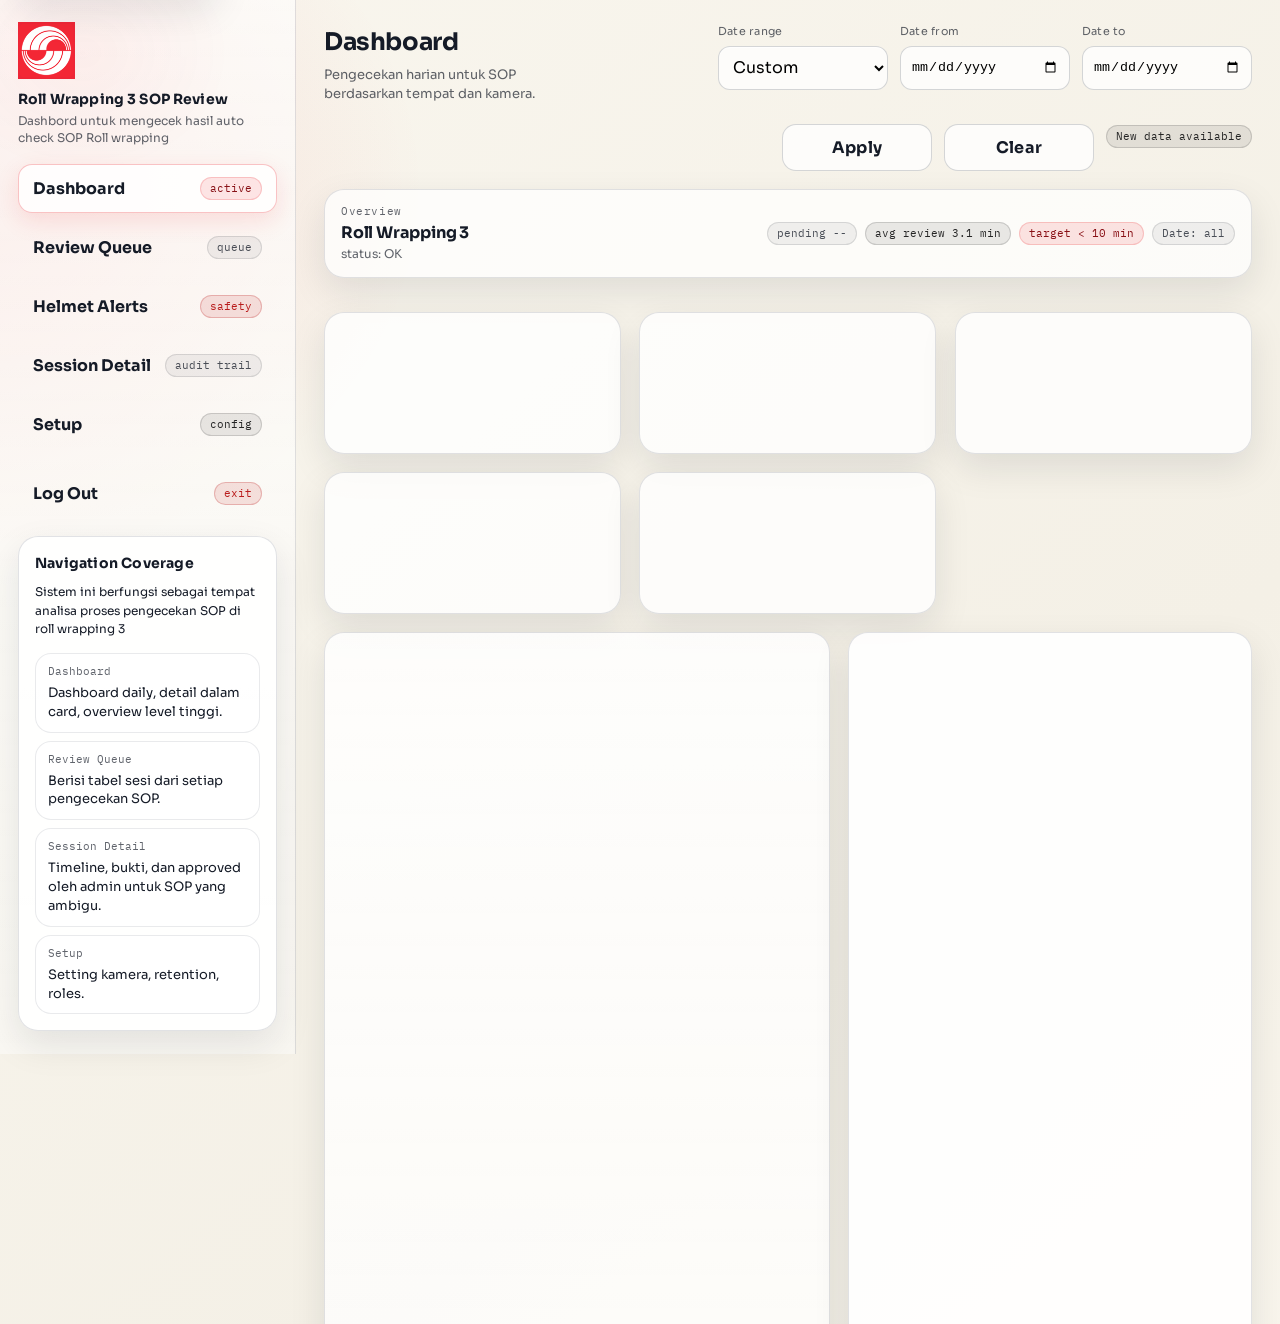
==== mockups/index.html @ d81158b2 "feat: complete helmet alert review flow Add independent alert indexing, API review storage, uploader" ====
<!DOCTYPE html>
<html lang="en">
  <head>
    <meta charset="UTF-8" />
    <meta name="viewport" content="width=device-width, initial-scale=1.0" />
    <title>Roll Wrapping SOP | Dashboard Mockup</title>
    <link rel="preload" as="image" href="assets/images.png" />
    <link rel="preconnect" href="https://fonts.googleapis.com" />
    <link rel="preconnect" href="https://fonts.gstatic.com" crossorigin />
    <link rel="stylesheet" href="css/site.css" />
    <link rel="icon" type="image/png" href="assets/images.png" />
  </head>
  <body class="page-dashboard is-hydrating">
    <a class="skip-link" href="#main-content">Skip to Main Content</a>
    <div class="grain" aria-hidden="true"></div>
    <div class="app">
      <aside class="sidebar">
        <div class="sidebar-brand">
          <div class="brand-visual">
            <img class="brand-logo" src="assets/images.png" alt="" aria-hidden="true" width="406" height="124" fetchpriority="high" />
          </div>
          <div>
            <h1>Roll Wrapping 3 SOP Review</h1>
            <p class="sub">Dashbord untuk mengecek hasil auto check SOP Roll wrapping</p>
          </div>
        </div>

        <nav class="nav" aria-label="Primary">
          <a class="active" href="index.html" aria-current="page">
            <strong>Dashboard</strong>
            <span class="pill brand">active</span>
          </a>
          <a href="review-queue.html">
            <strong>Review Queue</strong>
            <span class="pill">queue</span>
          </a>
          <a href="helmet-alerts.html">
            <strong>Helmet Alerts</strong>
            <span class="pill no">safety</span>
          </a>
          <a href="session-detail.html">
            <strong>Session Detail</strong>
            <span class="pill">audit trail</span>
          </a>
          <a href="setup.html">
            <strong>Setup</strong>
            <span class="pill ink">config</span>
          </a>
          <a class="nav-logout" href="login.html">
            <strong>Log Out</strong>
            <span class="pill no">exit</span>
          </a>
        </nav>

        <section class="panel sidebar-note">
          <h3>Navigation Coverage</h3>
          <p class="sidebar-note-copy">
            Sistem ini berfungsi sebagai tempat analisa proses pengecekan SOP di roll wrapping 3
          </p>
          <div class="timeline compact">
            <div class="tl-item">
              <span class="t">Dashboard</span>
              <span class="d">Dashboard daily, detail dalam card, overview level tinggi.</span>
            </div>
            <div class="tl-item">
              <span class="t">Review Queue</span>
              <span class="d">Berisi tabel sesi dari setiap pengecekan SOP.</span>
            </div>
            <div class="tl-item">
              <span class="t">Session Detail</span>
              <span class="d">Timeline, bukti, dan approved oleh admin untuk SOP yang ambigu.</span>
            </div>
            <div class="tl-item">
              <span class="t">Setup</span>
              <span class="d">Setting kamera, retention, roles.</span>
            </div>
          </div>
        </section>
      </aside>

      <main class="content" id="main-content">
        <header class="topbar">
          <div class="title">
            <h2>Dashboard</h2>
            <p>Pengecekan harian untuk SOP berdasarkan tempat dan kamera.</p>
          </div>

          <div class="filters" aria-label="Filters">
            <div class="field">
              <label for="range">Date range</label>
              <select id="range" name="range">
                <option value="CUSTOM">Custom</option>
                <option value="TODAY">Today</option>
                <option value="LAST_7_DAYS">Last 7 days</option>
                <option value="LAST_30_DAYS">Last 30 days</option>
              </select>
            </div>
            <div class="field">
              <label for="date-from">Date from</label>
              <input id="date-from" name="date-from" type="date" />
            </div>
            <div class="field">
              <label for="date-to">Date to</label>
              <input id="date-to" name="date-to" type="date" />
            </div>
            <div class="field">
              <label>&nbsp;</label>
              <button class="btn" id="date-apply" type="button">Apply</button>
            </div>
            <div class="field">
              <label>&nbsp;</label>
              <button class="btn" id="date-clear" type="button">Clear</button>
            </div>
            <button class="pill ink" id="stale-pill-dashboard" type="button" hidden>New data available</button>
          </div>
        </header>

        <section class="mode-banner">
          <div class="mode-copy">
            <span class="mode-eyebrow">Overview</span>
            <span class="mode-title">Roll Wrapping 3</span>
            <span class="mode-desc">
              status: OK
            </span>
          </div>
          <div class="mode-tags">
            <span class="pill" id="banner-pending-pill">pending --</span>
            <span class="pill ink">avg review 3.1 min</span>
            <span class="pill brand">target &lt; 10 min</span>
            <span class="pill" id="dashboard-active-date-slice">date: all</span>
          </div>
        </section>

        <section class="kpis">
          <article class="card">
            <div class="pad">
              <div class="kpi-top">
                <span class="kpi-label">Sesi yang dideteksi</span>
                <span class="kpi-accent ink">S</span>
              </div>
              <div class="kpi-value" id="kpi-total-sessions">--</div>
              <div class="kpi-hint" id="kpi-total-hint">Memuat statistik…</div>
            </div>
          </article>
          <article class="card">
            <div class="pad">
              <div class="kpi-top">
                <span class="kpi-label">Review pending</span>
                <span class="kpi-accent brand">Q</span>
              </div>
              <div class="kpi-value" id="kpi-pending">--</div>
              <div class="kpi-hint" id="kpi-pending-hint">Memuat statistik…</div>
            </div>
          </article>
          <article class="card">
            <div class="pad">
              <div class="kpi-top">
	                <span class="kpi-label">Final SOP DONE</span>
                <span class="kpi-accent yes">Y</span>
              </div>
              <div class="kpi-value" id="kpi-helmet-checked">--</div>
              <div class="kpi-hint" id="kpi-helmet-checked-hint">Memuat statistik…</div>
            </div>
          </article>
          <article class="card">
            <div class="pad">
              <div class="kpi-top">
	                <span class="kpi-label">Final SOP <br> UNKNOWN</span>
                <span class="kpi-accent dir-b">U</span>
              </div>
              <div class="kpi-value" id="kpi-unknown-rate">--</div>
              <div class="kpi-hint" id="kpi-unknown-rate-hint">Memuat statistik…</div>
            </div>
          </article>
          <article class="card">
            <div class="pad">
              <div class="kpi-top">
                <span class="kpi-label">Pengecekan manual</span>
                <span class="kpi-accent no">M</span>
              </div>
              <div class="kpi-value" id="kpi-manual-review">--</div>
              <div class="kpi-hint" id="kpi-manual-review-hint">Memuat statistik…</div>
            </div>
          </article>
        </section>

        <section class="row2">
          <article class="dashboard-trend">
            <div class="pad">
              <div class="btn-row">
                <span class="pill dir-a">DONE</span>
                <span class="pill dir-b">UNKNOWN</span>
                <span class="pill no">NOT DONE</span>
              </div>
              <div class="trend-context">
                <p class="trend-meaning">
                  <b>Trend line Auto Check SOP sesuai</b> range date yang dipilih
                </p>
                <p class="caption" id="trend-active-slice">Date: all</p>
                <div class="trend-meta-pills">
                  <span class="trend-key"><span class="trend-key-line dir-a"></span>DONE</span>
                  <span class="trend-key"><span class="trend-key-line dir-b"></span>UNKNOWN</span>
                  <span class="trend-key"><span class="trend-key-line no"></span>NOT DONE</span>
                </div>
              </div>
              <div class="trend-chart-wrap">
                <svg class="trend-svg" viewBox="0 0 760 190" role="img" aria-label="Session trend">
                  <line class="trend-grid-line" x1="52" y1="26" x2="720" y2="26"></line>
                  <line class="trend-grid-line" x1="52" y1="84" x2="720" y2="84"></line>
                  <line class="trend-grid-line" x1="52" y1="142" x2="720" y2="142"></line>
                  <text class="trend-grid-value" x="42" y="29">50</text>
                  <text class="trend-grid-value" x="42" y="87">30</text>
                  <text class="trend-grid-value" x="42" y="145">10</text>
                  <path class="trend-line dir-a" d="M60 138 C140 128, 180 114, 240 118 S360 102, 420 88 S560 64, 720 72"></path>
                  <path class="trend-line dir-b" d="M60 152 C130 149, 180 142, 240 138 S360 128, 420 132 S560 121, 720 126"></path>
                  <path class="trend-line no" d="M60 152 L720 152"></path>
                  <circle class="trend-focus-dot dir-a" cx="720" cy="72" r="4.5"></circle>
                  <circle class="trend-focus-dot dir-b" cx="720" cy="126" r="4.5"></circle>
                  <circle class="trend-focus-dot no" cx="720" cy="152" r="4.5"></circle>
                  <text class="trend-axis-label" x="100" y="176">06:00</text>
                  <text class="trend-axis-label" x="240" y="176">09:00</text>
                  <text class="trend-axis-label" x="380" y="176">12:00</text>
                  <text class="trend-axis-label" x="520" y="176">15:00</text>
                  <text class="trend-axis-label" x="660" y="176">18:00</text>
                </svg>
                <div class="trend-x-title" id="trend-x-title">Time (local)</div>
              </div>
              <div class="trend-value-strip">
                <span class="pill" id="trend-strip-done">selesai --</span>
                <span class="pill" id="trend-strip-unknown">tidak diketahui --</span>
                <span class="pill no" id="trend-strip-not-done">tidak selesai --</span>
              </div>
            </div>
          </article>

          <article class="panel">
            <h3>Antrian review</h3>
            <p class="caption">
              Hasil pengecekan otomatis beserta dengan penjelasannya
              
            </p>
            <div class="queue-status-grid compact-grid">
              <div class="queue-status-card">
                <div class="label">Perlu review manual</div>
                <div class="value" id="dashboard-compact-manual-needed">--</div>
              </div>
              <div class="queue-status-card yes">
                <div class="label">Diterima</div>
                <div class="value" id="dashboard-compact-approved">--</div>
              </div>
              <div class="queue-status-card no">
                <div class="label">Machine NO</div>
                <div class="value" id="dashboard-compact-machine-no">--</div>
              </div>
              <div class="queue-status-card">
                <div class="label">Menunggu review</div>
                <div class="value" id="dashboard-compact-pending">--</div>
              </div>
            </div>
            <div class="queue-next-strip">
              <div class="queue-next-copy">
                <span class="head">Sesi selanjutnya</span>
                <span class="body">Memuat sesi berikutnya…</span>
              </div>
              <a class="btn primary" href="review-queue.html">Buka Antrian</a>
            </div>
            <div class="timeline compact">
              <div class="tl-item">
                <span class="t">Path Bukti</span>
                <span class="d">Thumbnail + clip pengecekan SOP yang berlaku.</span>
              </div>
              <div class="tl-item">
                <span class="t">Workflow operator manual</span>
                <span class="d">Mengecek, komen, ubah jika perlu, kemudian lanjut ke sesi berikutnya.</span>
              </div>
            </div>
          </article>
        </section>

        <section class="panel">
          <div class="section-head">
            <div>
              <h3>Sesi terbaru</h3>
              <p class="caption">Hasil pengecekan terbaru berdasarkan pemrosesan di Jetson</p>
            </div>
            <span class="pill">sessions.csv + checklist.json</span>
          </div>
          <div class="table-scroll">
            <table class="table">
              <thead>
                <tr>
                  <th scope="col">Sesi</th>
                  <th scope="col">Mulai</th>
                  <th scope="col">Pengecekan SOP</th>
                  <th scope="col">Keadaan mesin</th>
                  <th scope="col">Remark</th>
                  <th scope="col">Action</th>
                </tr>
              </thead>
              <tbody id="dashboard-latest-sessions-body">
                <tr>
	                  <td colspan="6"><span class="pill pending">Memuat sesi…</span></td>
	                </tr>
	              </tbody>
            </table>
          </div>
        </section>
      </main>
    </div>
    <script src="js/site.js"></script>
  </body>
</html>
---- mockups/css/site.css ----
@import url("./foundation.css");
@import url("./portal-core.css");
@import url("./portal-pages.css");
@import url("./page-queue.css");
@import url("./page-detail.css");
@import url("./portal-states.css");
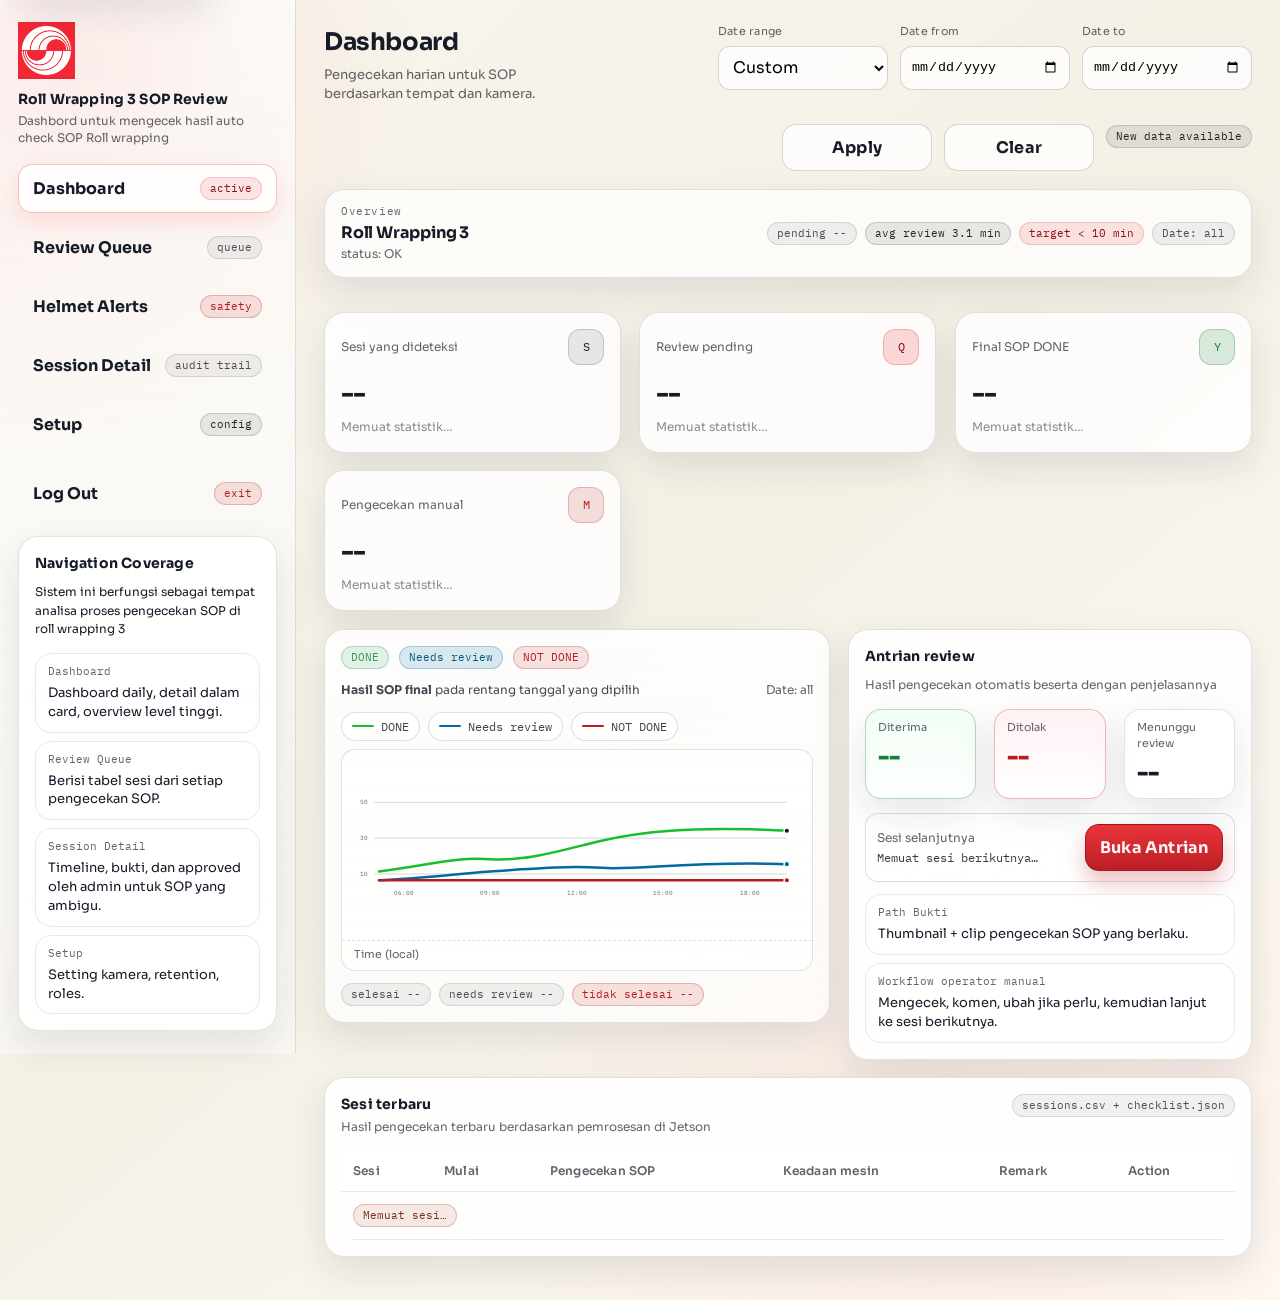
==== commit d45e3287: "feat(dashboard): update KPI display and remove unknown metrics for clarity - Remove any mention of "" ====
--- a/mockups/index.html
+++ b/mockups/index.html
@@ -165,16 +165,6 @@
           <article class="card">
             <div class="pad">
               <div class="kpi-top">
-	                <span class="kpi-label">Final SOP <br> UNKNOWN</span>
-                <span class="kpi-accent dir-b">U</span>
-              </div>
-              <div class="kpi-value" id="kpi-unknown-rate">--</div>
-              <div class="kpi-hint" id="kpi-unknown-rate-hint">Memuat statistik…</div>
-            </div>
-          </article>
-          <article class="card">
-            <div class="pad">
-              <div class="kpi-top">
                 <span class="kpi-label">Pengecekan manual</span>
                 <span class="kpi-accent no">M</span>
               </div>
@@ -189,17 +179,17 @@
             <div class="pad">
               <div class="btn-row">
                 <span class="pill dir-a">DONE</span>
-                <span class="pill dir-b">UNKNOWN</span>
+                <span class="pill dir-b">Needs review</span>
                 <span class="pill no">NOT DONE</span>
               </div>
               <div class="trend-context">
                 <p class="trend-meaning">
-                  <b>Trend line Auto Check SOP sesuai</b> range date yang dipilih
+                  <b>Hasil SOP final</b> pada rentang tanggal yang dipilih
                 </p>
                 <p class="caption" id="trend-active-slice">Date: all</p>
                 <div class="trend-meta-pills">
                   <span class="trend-key"><span class="trend-key-line dir-a"></span>DONE</span>
-                  <span class="trend-key"><span class="trend-key-line dir-b"></span>UNKNOWN</span>
+                  <span class="trend-key"><span class="trend-key-line dir-b"></span>Needs review</span>
                   <span class="trend-key"><span class="trend-key-line no"></span>NOT DONE</span>
                 </div>
               </div>
@@ -227,7 +217,7 @@
               </div>
               <div class="trend-value-strip">
                 <span class="pill" id="trend-strip-done">selesai --</span>
-                <span class="pill" id="trend-strip-unknown">tidak diketahui --</span>
+                <span class="pill" id="trend-strip-unknown">needs review --</span>
                 <span class="pill no" id="trend-strip-not-done">tidak selesai --</span>
               </div>
             </div>
@@ -240,17 +230,13 @@
               
             </p>
             <div class="queue-status-grid compact-grid">
-              <div class="queue-status-card">
-                <div class="label">Perlu review manual</div>
-                <div class="value" id="dashboard-compact-manual-needed">--</div>
-              </div>
               <div class="queue-status-card yes">
                 <div class="label">Diterima</div>
                 <div class="value" id="dashboard-compact-approved">--</div>
               </div>
               <div class="queue-status-card no">
-                <div class="label">Machine NO</div>
-                <div class="value" id="dashboard-compact-machine-no">--</div>
+                <div class="label">Ditolak</div>
+                <div class="value" id="dashboard-compact-rejected">--</div>
               </div>
               <div class="queue-status-card">
                 <div class="label">Menunggu review</div>
--- a/mockups/css/site.css
+++ b/mockups/css/site.css
@@ -4,3 +4,26 @@
 @import url("./page-queue.css");
 @import url("./page-detail.css");
 @import url("./portal-states.css");
+
+.page-helmet-alerts .alert-name {
+  font-family: var(--sans);
+  font-size: 12px;
+  font-weight: 700;
+  letter-spacing: -0.01em;
+}
+
+.page-helmet-alerts .alert-camera {
+  display: inline-block;
+  max-width: 18ch;
+  overflow: hidden;
+  text-overflow: ellipsis;
+  vertical-align: middle;
+  white-space: nowrap;
+}
+
+.page-helmet-alert-detail .alert-reference {
+  color: var(--muted);
+  font-family: var(--mono);
+  font-size: 11px;
+  letter-spacing: 0.06em;
+}
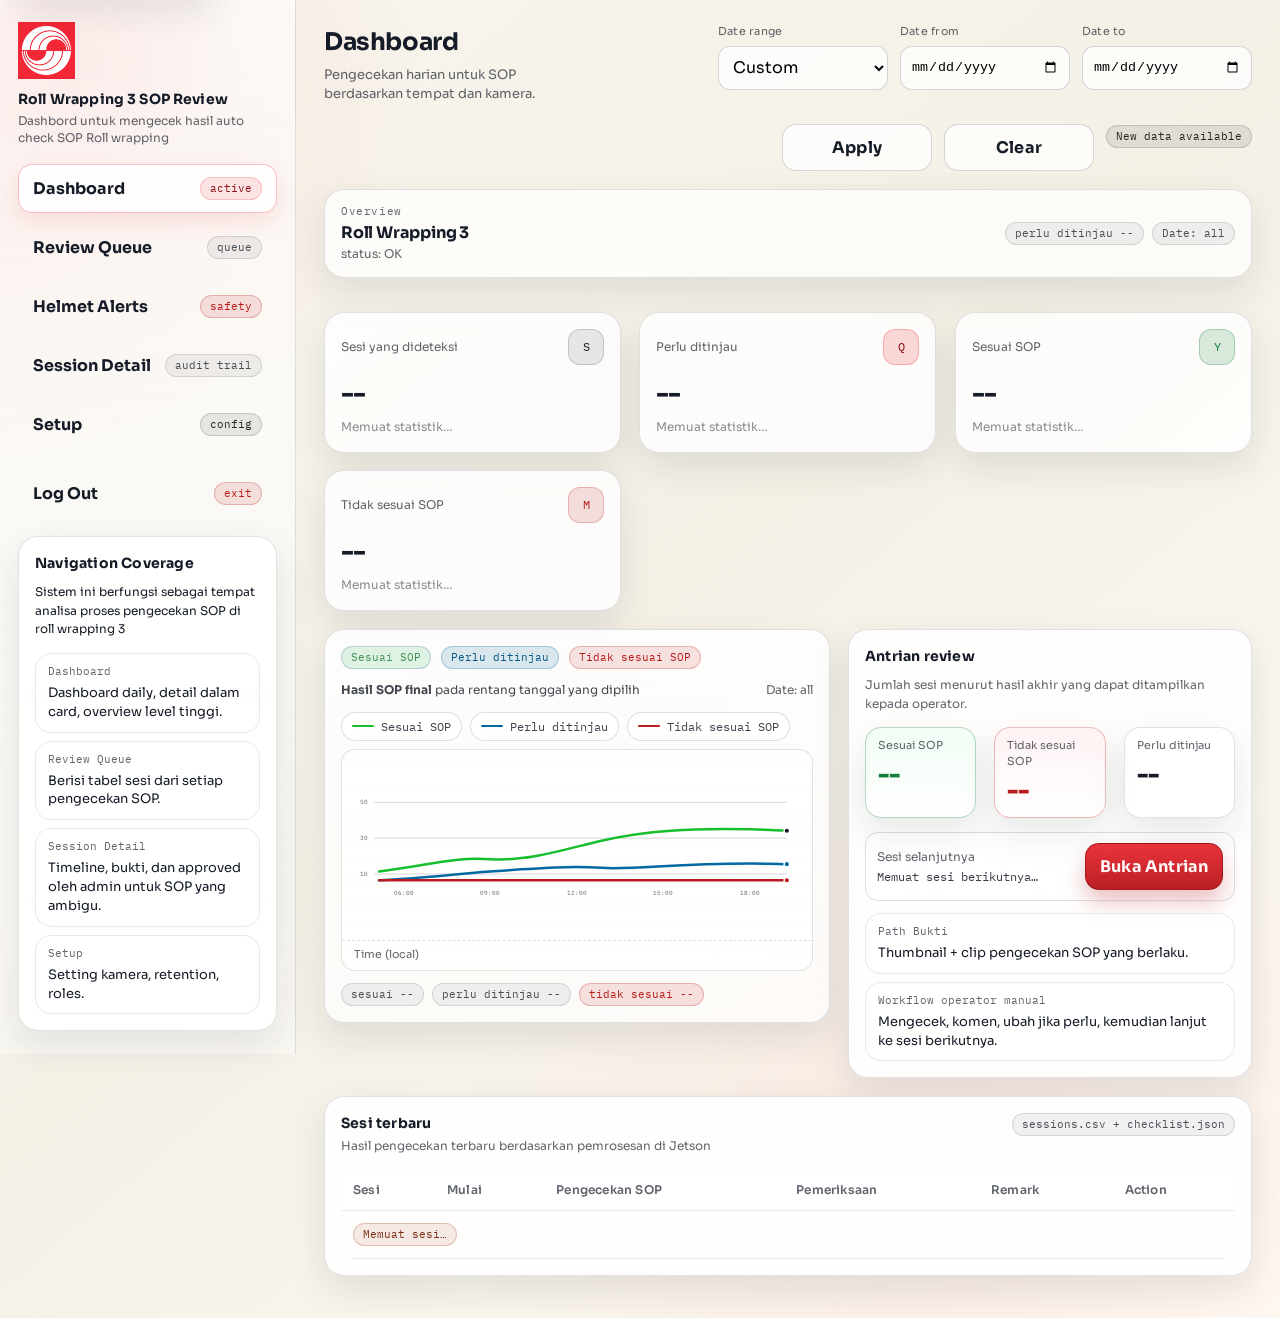
==== commit 08dfde9b: "Refactor review process and update UI for SOP verdicts - Updated CSS for detail decision grid to use" ====
--- a/mockups/index.html
+++ b/mockups/index.html
@@ -1,5 +1,5 @@
 <!DOCTYPE html>
-<html lang="en">
+    <html lang="id">
   <head>
     <meta charset="UTF-8" />
     <meta name="viewport" content="width=device-width, initial-scale=1.0" />
@@ -7,7 +7,7 @@
     <link rel="preload" as="image" href="assets/images.png" />
     <link rel="preconnect" href="https://fonts.googleapis.com" />
     <link rel="preconnect" href="https://fonts.gstatic.com" crossorigin />
-    <link rel="stylesheet" href="css/site.css" />
+    <link rel="stylesheet" href="css/site.css?v=20260929-sop-verdict" />
     <link rel="icon" type="image/png" href="assets/images.png" />
   </head>
   <body class="page-dashboard is-hydrating">
@@ -124,9 +124,7 @@
             </span>
           </div>
           <div class="mode-tags">
-            <span class="pill" id="banner-pending-pill">pending --</span>
-            <span class="pill ink">avg review 3.1 min</span>
-            <span class="pill brand">target &lt; 10 min</span>
+            <span class="pill" id="banner-pending-pill">perlu ditinjau --</span>
             <span class="pill" id="dashboard-active-date-slice">date: all</span>
           </div>
         </section>
@@ -145,7 +143,7 @@
           <article class="card">
             <div class="pad">
               <div class="kpi-top">
-                <span class="kpi-label">Review pending</span>
+                <span class="kpi-label">Perlu ditinjau</span>
                 <span class="kpi-accent brand">Q</span>
               </div>
               <div class="kpi-value" id="kpi-pending">--</div>
@@ -155,7 +153,7 @@
           <article class="card">
             <div class="pad">
               <div class="kpi-top">
-	                <span class="kpi-label">Final SOP DONE</span>
+	                <span class="kpi-label">Sesuai SOP</span>
                 <span class="kpi-accent yes">Y</span>
               </div>
               <div class="kpi-value" id="kpi-helmet-checked">--</div>
@@ -165,7 +163,7 @@
           <article class="card">
             <div class="pad">
               <div class="kpi-top">
-                <span class="kpi-label">Pengecekan manual</span>
+                <span class="kpi-label">Tidak sesuai SOP</span>
                 <span class="kpi-accent no">M</span>
               </div>
               <div class="kpi-value" id="kpi-manual-review">--</div>
@@ -178,9 +176,9 @@
           <article class="dashboard-trend">
             <div class="pad">
               <div class="btn-row">
-                <span class="pill dir-a">DONE</span>
-                <span class="pill dir-b">Needs review</span>
-                <span class="pill no">NOT DONE</span>
+                <span class="pill dir-a">Sesuai SOP</span>
+                <span class="pill dir-b">Perlu ditinjau</span>
+                <span class="pill no">Tidak sesuai SOP</span>
               </div>
               <div class="trend-context">
                 <p class="trend-meaning">
@@ -188,9 +186,9 @@
                 </p>
                 <p class="caption" id="trend-active-slice">Date: all</p>
                 <div class="trend-meta-pills">
-                  <span class="trend-key"><span class="trend-key-line dir-a"></span>DONE</span>
-                  <span class="trend-key"><span class="trend-key-line dir-b"></span>Needs review</span>
-                  <span class="trend-key"><span class="trend-key-line no"></span>NOT DONE</span>
+                  <span class="trend-key"><span class="trend-key-line dir-a"></span>Sesuai SOP</span>
+                  <span class="trend-key"><span class="trend-key-line dir-b"></span>Perlu ditinjau</span>
+                  <span class="trend-key"><span class="trend-key-line no"></span>Tidak sesuai SOP</span>
                 </div>
               </div>
               <div class="trend-chart-wrap">
@@ -216,9 +214,9 @@
                 <div class="trend-x-title" id="trend-x-title">Time (local)</div>
               </div>
               <div class="trend-value-strip">
-                <span class="pill" id="trend-strip-done">selesai --</span>
-                <span class="pill" id="trend-strip-unknown">needs review --</span>
-                <span class="pill no" id="trend-strip-not-done">tidak selesai --</span>
+                <span class="pill" id="trend-strip-done">sesuai --</span>
+                <span class="pill" id="trend-strip-unknown">perlu ditinjau --</span>
+                <span class="pill no" id="trend-strip-not-done">tidak sesuai --</span>
               </div>
             </div>
           </article>
@@ -226,20 +224,20 @@
           <article class="panel">
             <h3>Antrian review</h3>
             <p class="caption">
-              Hasil pengecekan otomatis beserta dengan penjelasannya
+              Jumlah sesi menurut hasil akhir yang dapat ditampilkan kepada operator.
               
             </p>
             <div class="queue-status-grid compact-grid">
               <div class="queue-status-card yes">
-                <div class="label">Diterima</div>
+                <div class="label">Sesuai SOP</div>
                 <div class="value" id="dashboard-compact-approved">--</div>
               </div>
               <div class="queue-status-card no">
-                <div class="label">Ditolak</div>
+                <div class="label">Tidak sesuai SOP</div>
                 <div class="value" id="dashboard-compact-rejected">--</div>
               </div>
               <div class="queue-status-card">
-                <div class="label">Menunggu review</div>
+                <div class="label">Perlu ditinjau</div>
                 <div class="value" id="dashboard-compact-pending">--</div>
               </div>
             </div>
@@ -278,7 +276,7 @@
                   <th scope="col">Sesi</th>
                   <th scope="col">Mulai</th>
                   <th scope="col">Pengecekan SOP</th>
-                  <th scope="col">Keadaan mesin</th>
+                  <th scope="col">Pemeriksaan</th>
                   <th scope="col">Remark</th>
                   <th scope="col">Action</th>
                 </tr>
@@ -293,6 +291,6 @@
         </section>
       </main>
     </div>
-    <script src="js/site.js"></script>
+    <script src="js/site.js?v=20260929-sop-verdict"></script>
   </body>
 </html>
--- a/mockups/css/site.css
+++ b/mockups/css/site.css
@@ -2,7 +2,7 @@
 @import url("./portal-core.css");
 @import url("./portal-pages.css");
 @import url("./page-queue.css");
-@import url("./page-detail.css");
+@import url("./page-detail.css?v=20260929-sop-verdict");
 @import url("./portal-states.css");
 
 .page-helmet-alerts .alert-name {
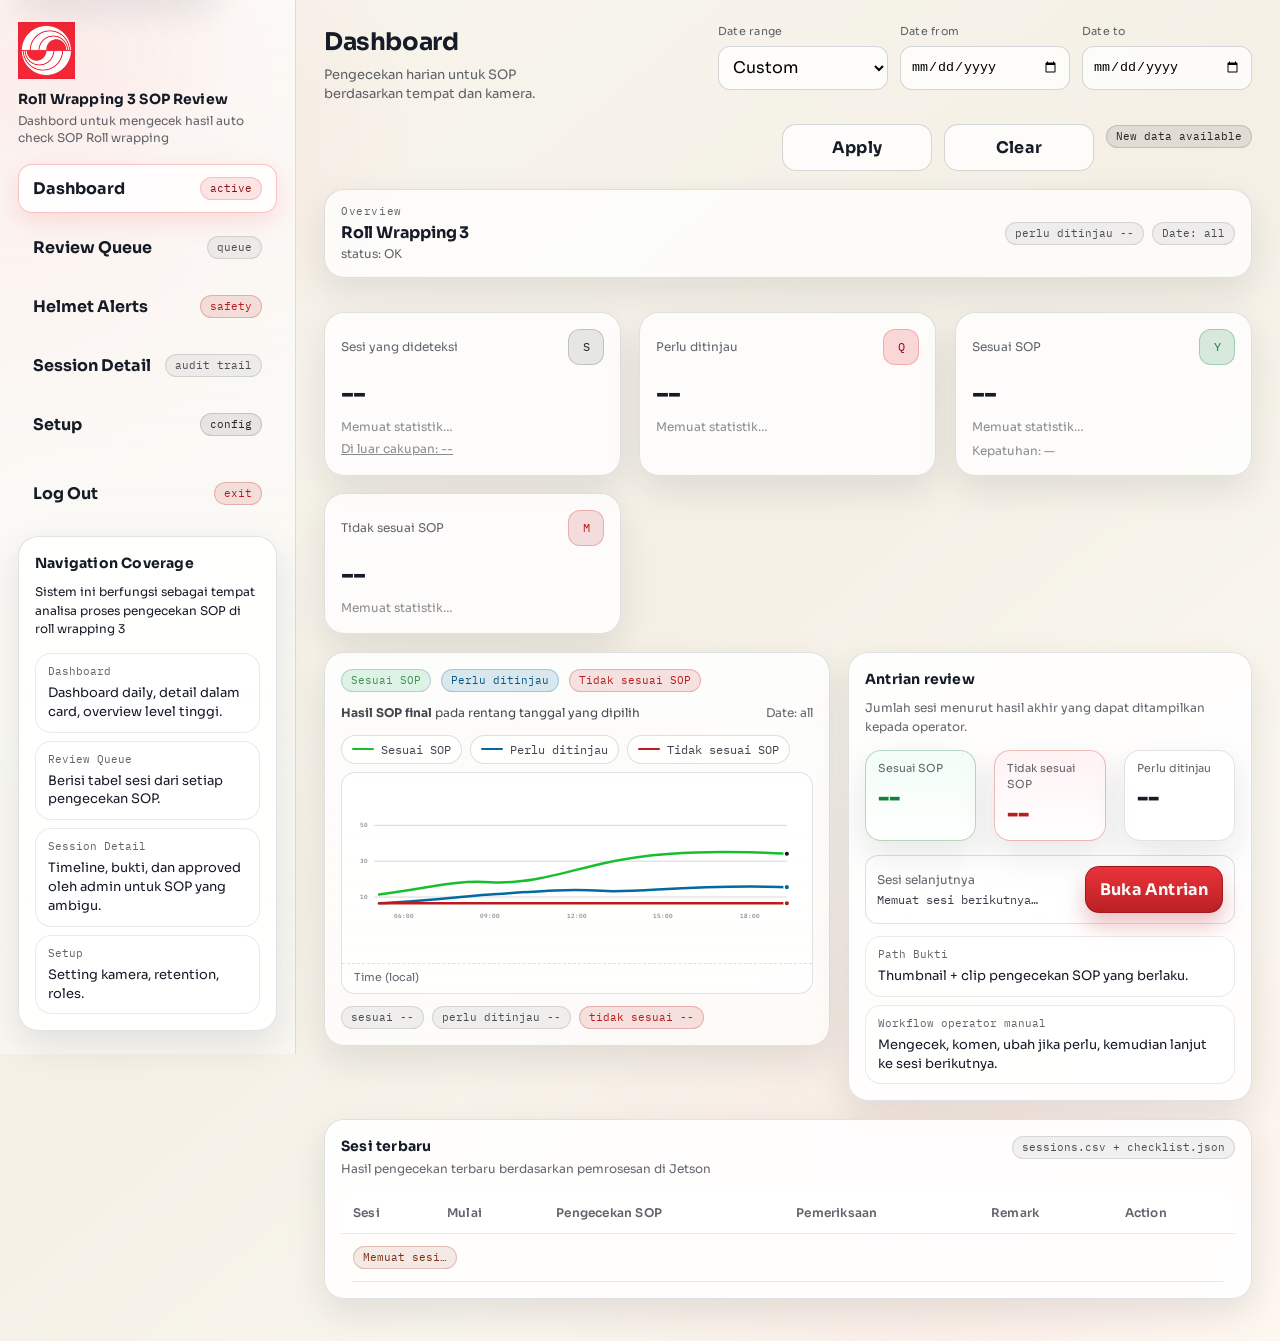
==== commit d6a21f50: "feat: add scope review functionality and UI updates - Introduced `scope_reason` field in the review " ====
--- a/mockups/index.html
+++ b/mockups/index.html
@@ -7,7 +7,7 @@
     <link rel="preload" as="image" href="assets/images.png" />
     <link rel="preconnect" href="https://fonts.googleapis.com" />
     <link rel="preconnect" href="https://fonts.gstatic.com" crossorigin />
-    <link rel="stylesheet" href="css/site.css?v=20260929-sop-verdict" />
+    <link rel="stylesheet" href="css/site.css?v=20260930-scope-review" />
     <link rel="icon" type="image/png" href="assets/images.png" />
   </head>
   <body class="page-dashboard is-hydrating">
@@ -138,6 +138,7 @@
               </div>
               <div class="kpi-value" id="kpi-total-sessions">--</div>
               <div class="kpi-hint" id="kpi-total-hint">Memuat statistik…</div>
+              <a class="kpi-hint" id="kpi-out-of-scope" href="review-queue.html?verdict=OUT_OF_SCOPE">Di luar cakupan: --</a>
             </div>
           </article>
           <article class="card">
@@ -158,6 +159,7 @@
               </div>
               <div class="kpi-value" id="kpi-helmet-checked">--</div>
               <div class="kpi-hint" id="kpi-helmet-checked-hint">Memuat statistik…</div>
+              <div class="kpi-hint" id="kpi-compliance">Kepatuhan: —</div>
             </div>
           </article>
           <article class="card">
@@ -291,6 +293,6 @@
         </section>
       </main>
     </div>
-    <script src="js/site.js?v=20260929-sop-verdict"></script>
+    <script src="js/site.js?v=20260930-scope-review"></script>
   </body>
 </html>
--- a/mockups/css/site.css
+++ b/mockups/css/site.css
@@ -2,7 +2,7 @@
 @import url("./portal-core.css");
 @import url("./portal-pages.css");
 @import url("./page-queue.css");
-@import url("./page-detail.css?v=20260929-sop-verdict");
+@import url("./page-detail.css?v=20260930-scope-review");
 @import url("./portal-states.css");
 
 .page-helmet-alerts .alert-name {
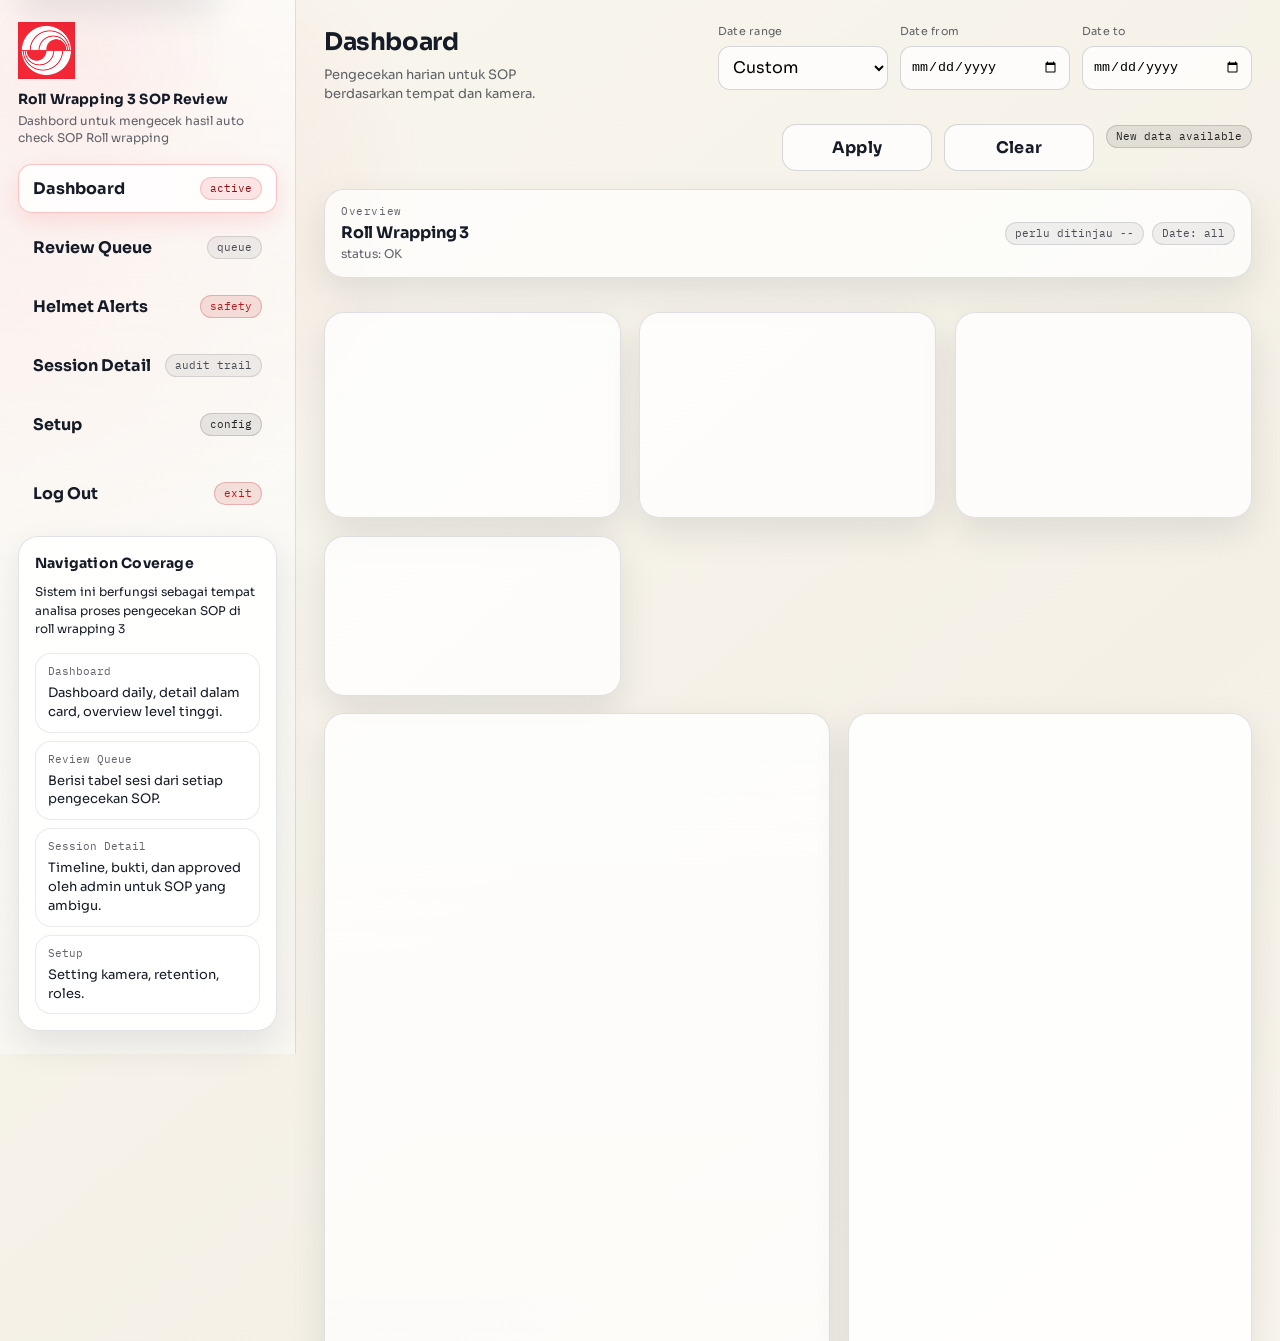
==== commit f566e943: "Refactor: Split the single `site.js` into functional modules that are more maintainable. Frist pass " ====
--- a/mockups/index.html
+++ b/mockups/index.html
@@ -293,6 +293,6 @@
         </section>
       </main>
     </div>
-    <script src="js/site.js?v=20260930-scope-review"></script>
+    <script type="module" src="js/site.js?v=20260930-scope-review"></script>
   </body>
 </html>
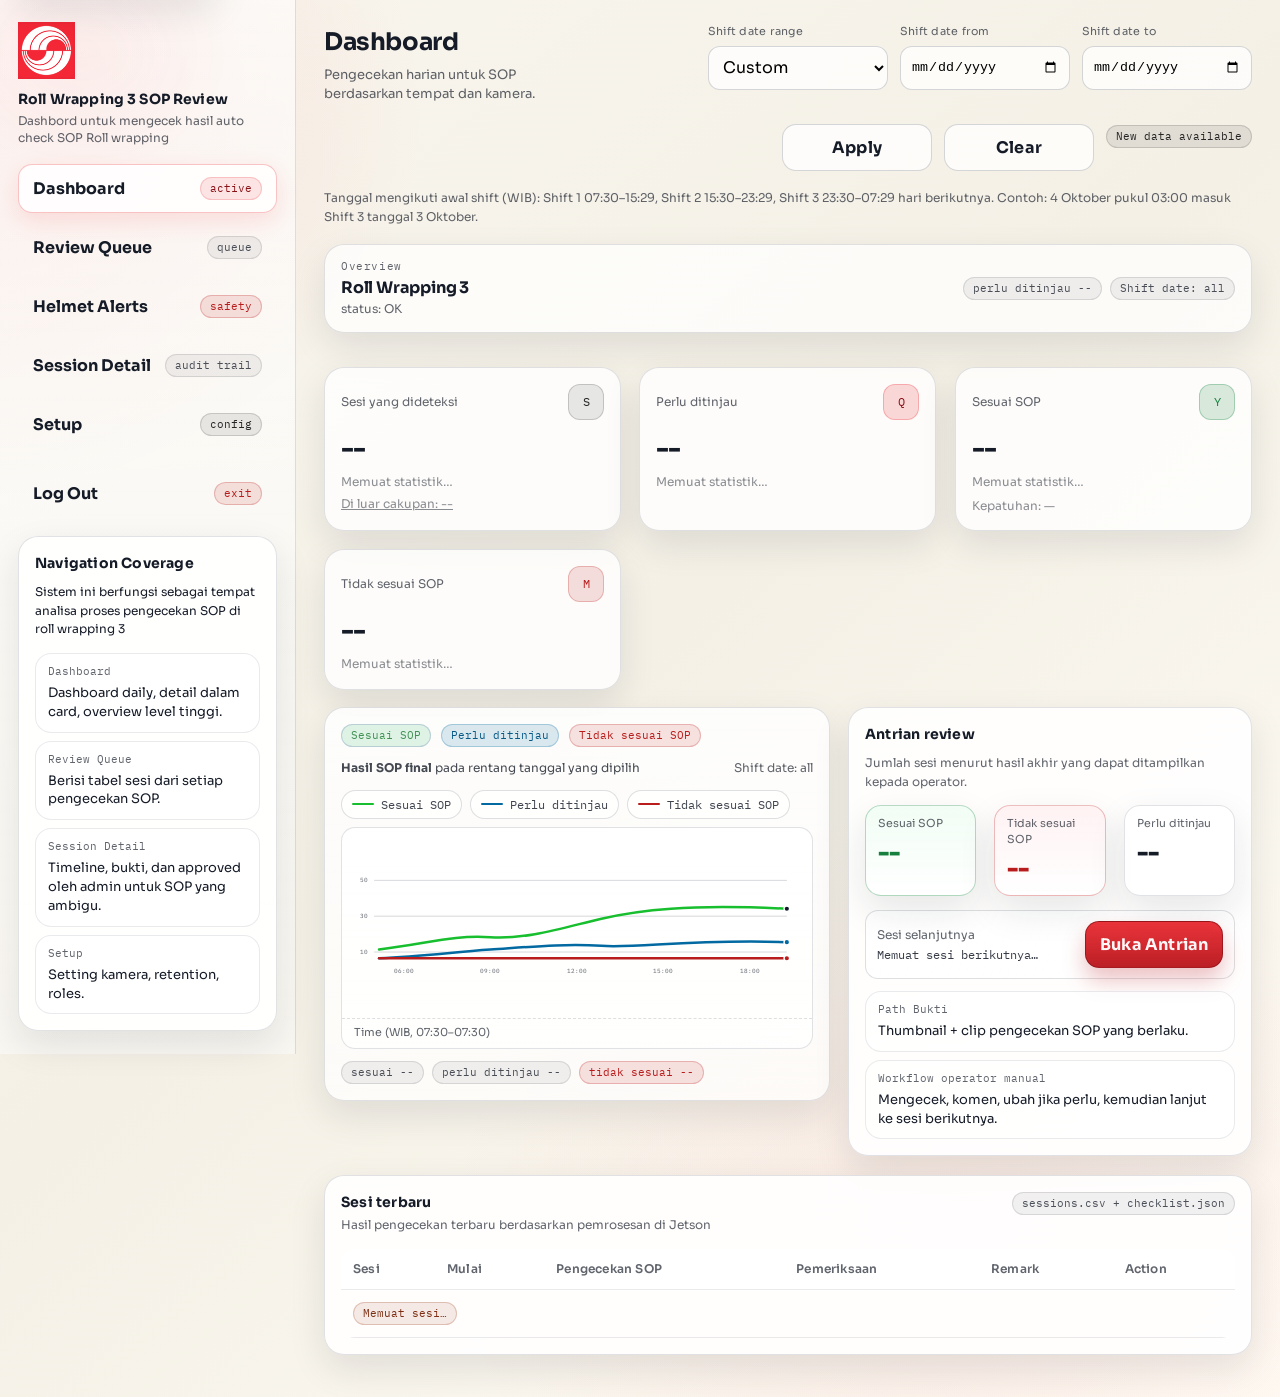
==== commit 572ec86f: "Refactor date handling to align with shift-based reporting in WIB - Updated README.md to clarify shi" ====
--- a/mockups/index.html
+++ b/mockups/index.html
@@ -87,20 +87,20 @@
 
           <div class="filters" aria-label="Filters">
             <div class="field">
-              <label for="range">Date range</label>
+              <label for="range">Shift date range</label>
               <select id="range" name="range">
                 <option value="CUSTOM">Custom</option>
-                <option value="TODAY">Today</option>
+                <option value="TODAY">Current shift day</option>
                 <option value="LAST_7_DAYS">Last 7 days</option>
                 <option value="LAST_30_DAYS">Last 30 days</option>
               </select>
             </div>
             <div class="field">
-              <label for="date-from">Date from</label>
+              <label for="date-from">Shift date from</label>
               <input id="date-from" name="date-from" type="date" />
             </div>
             <div class="field">
-              <label for="date-to">Date to</label>
+              <label for="date-to">Shift date to</label>
               <input id="date-to" name="date-to" type="date" />
             </div>
             <div class="field">
@@ -114,6 +114,7 @@
             <button class="pill ink" id="stale-pill-dashboard" type="button" hidden>New data available</button>
           </div>
         </header>
+        <p class="caption">Tanggal mengikuti awal shift (WIB): Shift 1 07:30–15:29, Shift 2 15:30–23:29, Shift 3 23:30–07:29 hari berikutnya. Contoh: 4 Oktober pukul 03:00 masuk Shift 3 tanggal 3 Oktober.</p>
 
         <section class="mode-banner">
           <div class="mode-copy">
@@ -125,7 +126,7 @@
           </div>
           <div class="mode-tags">
             <span class="pill" id="banner-pending-pill">perlu ditinjau --</span>
-            <span class="pill" id="dashboard-active-date-slice">date: all</span>
+            <span class="pill" id="dashboard-active-date-slice">Shift date: all</span>
           </div>
         </section>
 
@@ -186,7 +187,7 @@
                 <p class="trend-meaning">
                   <b>Hasil SOP final</b> pada rentang tanggal yang dipilih
                 </p>
-                <p class="caption" id="trend-active-slice">Date: all</p>
+                <p class="caption" id="trend-active-slice">Shift date: all</p>
                 <div class="trend-meta-pills">
                   <span class="trend-key"><span class="trend-key-line dir-a"></span>Sesuai SOP</span>
                   <span class="trend-key"><span class="trend-key-line dir-b"></span>Perlu ditinjau</span>
@@ -213,7 +214,7 @@
                   <text class="trend-axis-label" x="520" y="176">15:00</text>
                   <text class="trend-axis-label" x="660" y="176">18:00</text>
                 </svg>
-                <div class="trend-x-title" id="trend-x-title">Time (local)</div>
+                <div class="trend-x-title" id="trend-x-title">Time (WIB, 07:30–07:30)</div>
               </div>
               <div class="trend-value-strip">
                 <span class="pill" id="trend-strip-done">sesuai --</span>
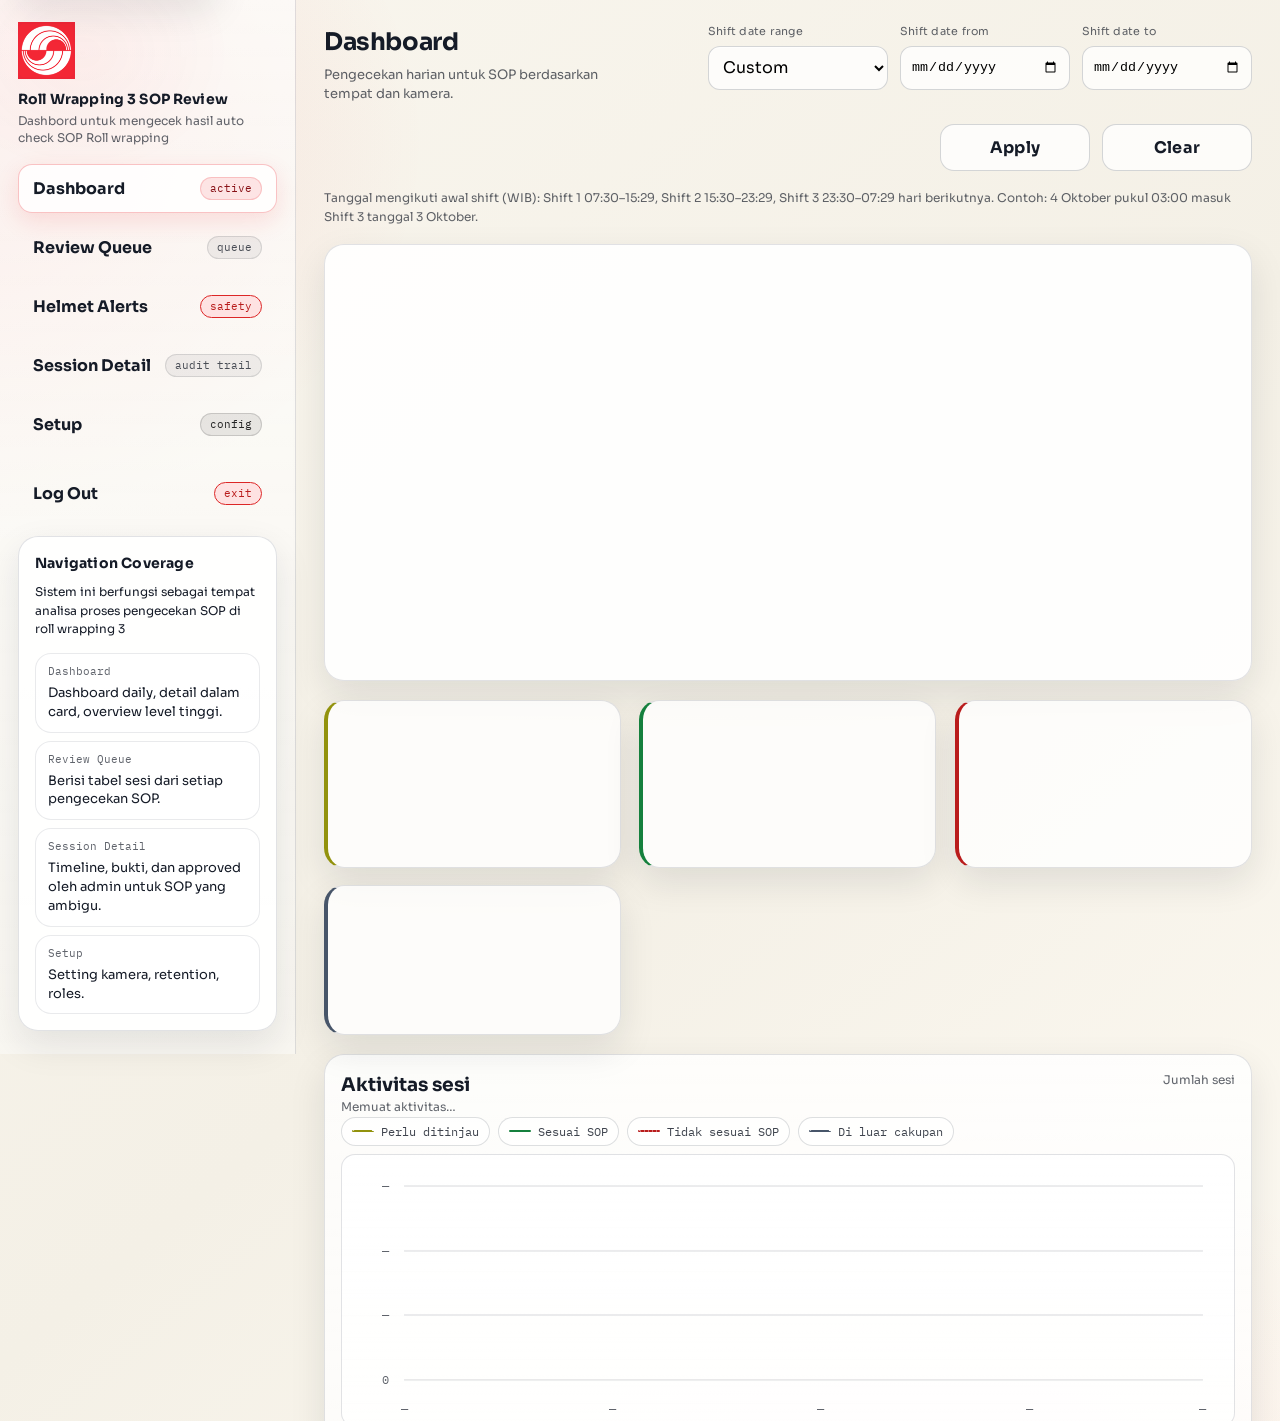
==== commit 401099cb: "Refactor status handling and improve dashboard functionality - Updated verdictClass and pillClassFor" ====
--- a/mockups/index.html
+++ b/mockups/index.html
@@ -7,7 +7,7 @@
     <link rel="preload" as="image" href="assets/images.png" />
     <link rel="preconnect" href="https://fonts.googleapis.com" />
     <link rel="preconnect" href="https://fonts.gstatic.com" crossorigin />
-    <link rel="stylesheet" href="css/site.css?v=20260930-scope-review" />
+    <link rel="stylesheet" href="css/site.css?v=20261012-status-colors" />
     <link rel="icon" type="image/png" href="assets/images.png" />
   </head>
   <body class="page-dashboard is-hydrating">
@@ -36,7 +36,7 @@
           </a>
           <a href="helmet-alerts.html">
             <strong>Helmet Alerts</strong>
-            <span class="pill no">safety</span>
+            <span class="pill no" aria-hidden="true">safety</span>
           </a>
           <a href="session-detail.html">
             <strong>Session Detail</strong>
@@ -116,161 +116,112 @@
         </header>
         <p class="caption">Tanggal mengikuti awal shift (WIB): Shift 1 07:30–15:29, Shift 2 15:30–23:29, Shift 3 23:30–07:29 hari berikutnya. Contoh: 4 Oktober pukul 03:00 masuk Shift 3 tanggal 3 Oktober.</p>
 
-        <section class="mode-banner">
-          <div class="mode-copy">
-            <span class="mode-eyebrow">Overview</span>
-            <span class="mode-title">Roll Wrapping 3</span>
-            <span class="mode-desc">
-              status: OK
-            </span>
-          </div>
-          <div class="mode-tags">
-            <span class="pill" id="banner-pending-pill">perlu ditinjau --</span>
-            <span class="pill" id="dashboard-active-date-slice">Shift date: all</span>
+        <section data-session-summary aria-label="Ringkasan sesi">
+          <div class="panel">
+            <h3>Total sesi terdeteksi: <span id="kpi-total-sessions" data-session-stat="total_sessions">—</span></h3>
+            <p class="caption" id="kpi-total-hint">Memuat ringkasan…</p>
+            <span class="pill" id="dashboard-active-date-slice">Semua tanggal · WIB</span>
+            <div class="session-summary-feedback-row">
+              <p class="session-summary-feedback" role="status" aria-live="polite">Memuat ringkasan…</p>
+              <button class="btn" id="dashboard-summary-retry" type="button" hidden>Coba lagi</button>
+            </div>
+          </div>
+          <div class="kpis dashboard-status-cards">
+            <a class="card session-status-card" href="review-queue.html?verdict=NEEDS_REVIEW" data-summary-verdict="NEEDS_REVIEW">
+              <div class="pad">
+                <div class="kpi-top"><span class="kpi-label">Perlu ditinjau</span><span class="pill pending" aria-hidden="true">Perlu ditinjau</span></div>
+                <div class="kpi-value" id="kpi-pending" data-session-stat="verdict_needs_review">—</div>
+                <div class="kpi-hint" id="kpi-pending-hint">Menunggu hasil akhir</div>
+              </div>
+            </a>
+            <a class="card session-status-card" href="review-queue.html?verdict=DONE" data-summary-verdict="DONE">
+              <div class="pad">
+                <div class="kpi-top"><span class="kpi-label">Sesuai SOP</span><span class="pill yes" aria-hidden="true">Sesuai SOP</span></div>
+                <div class="kpi-value" id="kpi-helmet-checked" data-session-stat="verdict_done">—</div>
+                <div class="kpi-hint" id="kpi-compliance">Kepatuhan: —</div>
+              </div>
+            </a>
+            <a class="card session-status-card" href="review-queue.html?verdict=NOT_DONE" data-summary-verdict="NOT_DONE">
+              <div class="pad">
+                <div class="kpi-top"><span class="kpi-label">Tidak sesuai SOP</span><span class="pill no">Tidak sesuai SOP</span></div>
+                <div class="kpi-value" id="kpi-manual-review" data-session-stat="verdict_not_done">—</div>
+                <div class="kpi-hint">Hasil akhir tidak sesuai</div>
+              </div>
+            </a>
+            <a class="card session-status-card" href="review-queue.html?verdict=OUT_OF_SCOPE" data-summary-verdict="OUT_OF_SCOPE">
+              <div class="pad">
+                <div class="kpi-top"><span class="kpi-label">Di luar cakupan</span><span class="pill excluded" aria-hidden="true">Di luar cakupan</span></div>
+                <div class="kpi-value" id="kpi-out-of-scope" data-session-stat="out_of_scope">—</div>
+                <div class="kpi-hint">Tidak dinilai dalam SOP</div>
+              </div>
+            </a>
           </div>
         </section>
 
-        <section class="kpis">
-          <article class="card">
-            <div class="pad">
-              <div class="kpi-top">
-                <span class="kpi-label">Sesi yang dideteksi</span>
-                <span class="kpi-accent ink">S</span>
-              </div>
-              <div class="kpi-value" id="kpi-total-sessions">--</div>
-              <div class="kpi-hint" id="kpi-total-hint">Memuat statistik…</div>
-              <a class="kpi-hint" id="kpi-out-of-scope" href="review-queue.html?verdict=OUT_OF_SCOPE">Di luar cakupan: --</a>
-            </div>
-          </article>
-          <article class="card">
-            <div class="pad">
-              <div class="kpi-top">
-                <span class="kpi-label">Perlu ditinjau</span>
-                <span class="kpi-accent brand">Q</span>
-              </div>
-              <div class="kpi-value" id="kpi-pending">--</div>
-              <div class="kpi-hint" id="kpi-pending-hint">Memuat statistik…</div>
-            </div>
-          </article>
-          <article class="card">
-            <div class="pad">
-              <div class="kpi-top">
-	                <span class="kpi-label">Sesuai SOP</span>
-                <span class="kpi-accent yes">Y</span>
-              </div>
-              <div class="kpi-value" id="kpi-helmet-checked">--</div>
-              <div class="kpi-hint" id="kpi-helmet-checked-hint">Memuat statistik…</div>
-              <div class="kpi-hint" id="kpi-compliance">Kepatuhan: —</div>
-            </div>
-          </article>
-          <article class="card">
-            <div class="pad">
-              <div class="kpi-top">
-                <span class="kpi-label">Tidak sesuai SOP</span>
-                <span class="kpi-accent no">M</span>
-              </div>
-              <div class="kpi-value" id="kpi-manual-review">--</div>
-              <div class="kpi-hint" id="kpi-manual-review-hint">Memuat statistik…</div>
-            </div>
-          </article>
-        </section>
-
-        <section class="row2">
-          <article class="dashboard-trend">
-            <div class="pad">
-              <div class="btn-row">
-                <span class="pill dir-a">Sesuai SOP</span>
-                <span class="pill dir-b">Perlu ditinjau</span>
-                <span class="pill no">Tidak sesuai SOP</span>
-              </div>
-              <div class="trend-context">
-                <p class="trend-meaning">
-                  <b>Hasil SOP final</b> pada rentang tanggal yang dipilih
-                </p>
-                <p class="caption" id="trend-active-slice">Shift date: all</p>
-                <div class="trend-meta-pills">
-                  <span class="trend-key"><span class="trend-key-line dir-a"></span>Sesuai SOP</span>
-                  <span class="trend-key"><span class="trend-key-line dir-b"></span>Perlu ditinjau</span>
-                  <span class="trend-key"><span class="trend-key-line no"></span>Tidak sesuai SOP</span>
-                </div>
-              </div>
-              <div class="trend-chart-wrap">
-                <svg class="trend-svg" viewBox="0 0 760 190" role="img" aria-label="Session trend">
-                  <line class="trend-grid-line" x1="52" y1="26" x2="720" y2="26"></line>
-                  <line class="trend-grid-line" x1="52" y1="84" x2="720" y2="84"></line>
-                  <line class="trend-grid-line" x1="52" y1="142" x2="720" y2="142"></line>
-                  <text class="trend-grid-value" x="42" y="29">50</text>
-                  <text class="trend-grid-value" x="42" y="87">30</text>
-                  <text class="trend-grid-value" x="42" y="145">10</text>
-                  <path class="trend-line dir-a" d="M60 138 C140 128, 180 114, 240 118 S360 102, 420 88 S560 64, 720 72"></path>
-                  <path class="trend-line dir-b" d="M60 152 C130 149, 180 142, 240 138 S360 128, 420 132 S560 121, 720 126"></path>
-                  <path class="trend-line no" d="M60 152 L720 152"></path>
-                  <circle class="trend-focus-dot dir-a" cx="720" cy="72" r="4.5"></circle>
-                  <circle class="trend-focus-dot dir-b" cx="720" cy="126" r="4.5"></circle>
-                  <circle class="trend-focus-dot no" cx="720" cy="152" r="4.5"></circle>
-                  <text class="trend-axis-label" x="100" y="176">06:00</text>
-                  <text class="trend-axis-label" x="240" y="176">09:00</text>
-                  <text class="trend-axis-label" x="380" y="176">12:00</text>
-                  <text class="trend-axis-label" x="520" y="176">15:00</text>
-                  <text class="trend-axis-label" x="660" y="176">18:00</text>
-                </svg>
-                <div class="trend-x-title" id="trend-x-title">Time (WIB, 07:30–07:30)</div>
-              </div>
-              <div class="trend-value-strip">
-                <span class="pill" id="trend-strip-done">sesuai --</span>
-                <span class="pill" id="trend-strip-unknown">perlu ditinjau --</span>
-                <span class="pill no" id="trend-strip-not-done">tidak sesuai --</span>
-              </div>
-            </div>
-          </article>
-
-          <article class="panel">
-            <h3>Antrian review</h3>
-            <p class="caption">
-              Jumlah sesi menurut hasil akhir yang dapat ditampilkan kepada operator.
-              
-            </p>
-            <div class="queue-status-grid compact-grid">
-              <div class="queue-status-card yes">
-                <div class="label">Sesuai SOP</div>
-                <div class="value" id="dashboard-compact-approved">--</div>
-              </div>
-              <div class="queue-status-card no">
-                <div class="label">Tidak sesuai SOP</div>
-                <div class="value" id="dashboard-compact-rejected">--</div>
-              </div>
-              <div class="queue-status-card">
-                <div class="label">Perlu ditinjau</div>
-                <div class="value" id="dashboard-compact-pending">--</div>
-              </div>
-            </div>
-            <div class="queue-next-strip">
-              <div class="queue-next-copy">
-                <span class="head">Sesi selanjutnya</span>
-                <span class="body">Memuat sesi berikutnya…</span>
-              </div>
-              <a class="btn primary" href="review-queue.html">Buka Antrian</a>
-            </div>
-            <div class="timeline compact">
-              <div class="tl-item">
-                <span class="t">Path Bukti</span>
-                <span class="d">Thumbnail + clip pengecekan SOP yang berlaku.</span>
-              </div>
-              <div class="tl-item">
-                <span class="t">Workflow operator manual</span>
-                <span class="d">Mengecek, komen, ubah jika perlu, kemudian lanjut ke sesi berikutnya.</span>
-              </div>
-            </div>
-          </article>
-        </section>
-
-        <section class="panel">
+        <article class="dashboard-trend">
+          <div class="pad">
+            <div class="dashboard-chart-heading">
+              <div>
+                <h3>Aktivitas sesi</h3>
+                <p class="caption" id="trend-active-slice">Memuat aktivitas…</p>
+              </div>
+              <span class="dashboard-chart-unit">Jumlah sesi</span>
+            </div>
+            <div class="trend-meta-pills" aria-label="Legenda hasil sesi">
+              <span class="trend-key"><span class="trend-key-line pending" aria-hidden="true"></span>Perlu ditinjau</span>
+              <span class="trend-key"><span class="trend-key-line yes" aria-hidden="true"></span>Sesuai SOP</span>
+              <span class="trend-key"><span class="trend-key-line no" aria-hidden="true"></span>Tidak sesuai SOP</span>
+              <span class="trend-key"><span class="trend-key-line excluded" aria-hidden="true"></span>Di luar cakupan</span>
+            </div>
+            <div class="trend-chart-wrap" tabindex="0" aria-label="Grafik aktivitas sesi; geser horizontal pada layar kecil">
+              <svg class="trend-svg" viewBox="0 0 920 280" role="img" aria-label="Jumlah sesi per interval untuk empat kategori hasil akhir">
+                <line class="trend-grid-line" x1="64" y1="32" x2="888" y2="32"></line>
+                <line class="trend-grid-line" x1="64" y1="99" x2="888" y2="99"></line>
+                <line class="trend-grid-line" x1="64" y1="165" x2="888" y2="165"></line>
+                <line class="trend-grid-line" x1="64" y1="232" x2="888" y2="232"></line>
+                <text class="trend-grid-value" x="48" y="36">—</text>
+                <text class="trend-grid-value" x="48" y="103">—</text>
+                <text class="trend-grid-value" x="48" y="169">—</text>
+                <text class="trend-grid-value" x="48" y="236">0</text>
+                <path class="trend-line yes" d=""></path>
+                <path class="trend-line pending" d=""></path>
+                <path class="trend-line no" d=""></path>
+                <path class="trend-line excluded" d=""></path>
+                <circle class="trend-focus-dot yes" cx="888" cy="232" r="4"></circle>
+                <circle class="trend-focus-dot pending" cx="888" cy="232" r="4"></circle>
+                <circle class="trend-focus-dot no" cx="888" cy="232" r="4"></circle>
+                <circle class="trend-focus-dot excluded" cx="888" cy="232" r="4"></circle>
+                <text class="trend-axis-label" x="64" y="266">—</text>
+                <text class="trend-axis-label" x="279" y="266">—</text>
+                <text class="trend-axis-label" x="494" y="266">—</text>
+                <text class="trend-axis-label" x="709" y="266">—</text>
+                <text class="trend-axis-label" x="888" y="266">—</text>
+              </svg>
+            </div>
+            <div class="dashboard-chart-footer">
+              <span class="trend-x-title" id="trend-x-title">Jam (WIB)</span>
+              <span id="trend-data-status" role="status" aria-live="polite">Memuat grafik…</span>
+            </div>
+            <details class="dashboard-chart-data">
+              <summary>Lihat data grafik</summary>
+              <div class="table-scroll">
+                <table class="table">
+                  <caption class="visually-hidden">Jumlah sesi per interval yang ditampilkan pada grafik</caption>
+                  <thead><tr><th scope="col">Interval</th><th scope="col">Perlu ditinjau</th><th scope="col">Sesuai SOP</th><th scope="col">Tidak sesuai SOP</th><th scope="col">Di luar cakupan</th></tr></thead>
+                  <tbody id="trend-data-body"></tbody>
+                </table>
+              </div>
+            </details>
+          </div>
+        </article>
+
+        <section class="panel dashboard-latest">
           <div class="section-head">
             <div>
               <h3>Sesi terbaru</h3>
-              <p class="caption">Hasil pengecekan terbaru berdasarkan pemrosesan di Jetson</p>
-            </div>
-            <span class="pill">sessions.csv + checklist.json</span>
+              <p class="caption">Sesi terakhir dalam rentang tanggal yang dipilih.</p>
+            </div>
+            <a class="pill" href="review-queue.html" data-summary-verdict="ALL">Lihat semua sesi <span aria-hidden="true">→</span></a>
           </div>
           <div class="table-scroll">
             <table class="table">
@@ -278,10 +229,10 @@
                 <tr>
                   <th scope="col">Sesi</th>
                   <th scope="col">Mulai</th>
-                  <th scope="col">Pengecekan SOP</th>
-                  <th scope="col">Pemeriksaan</th>
-                  <th scope="col">Remark</th>
-                  <th scope="col">Action</th>
+                  <th scope="col">Hasil akhir</th>
+                  <th scope="col">Sumber hasil</th>
+                  <th scope="col">Bukti</th>
+                  <th scope="col"><span class="visually-hidden">Tindakan</span></th>
                 </tr>
               </thead>
               <tbody id="dashboard-latest-sessions-body">
@@ -294,6 +245,6 @@
         </section>
       </main>
     </div>
-    <script type="module" src="js/site.js?v=20260930-scope-review"></script>
+    <script type="module" src="js/site.js?v=20261012-shared-dashboard"></script>
   </body>
 </html>
--- a/mockups/css/site.css
+++ b/mockups/css/site.css
@@ -1,7 +1,7 @@
 @import url("./foundation.css");
 @import url("./portal-core.css");
 @import url("./portal-pages.css");
-@import url("./page-queue.css");
+@import url("./page-queue.css?v=20261012-status-colors");
 @import url("./page-detail.css?v=20260930-scope-review");
 @import url("./portal-states.css");
 
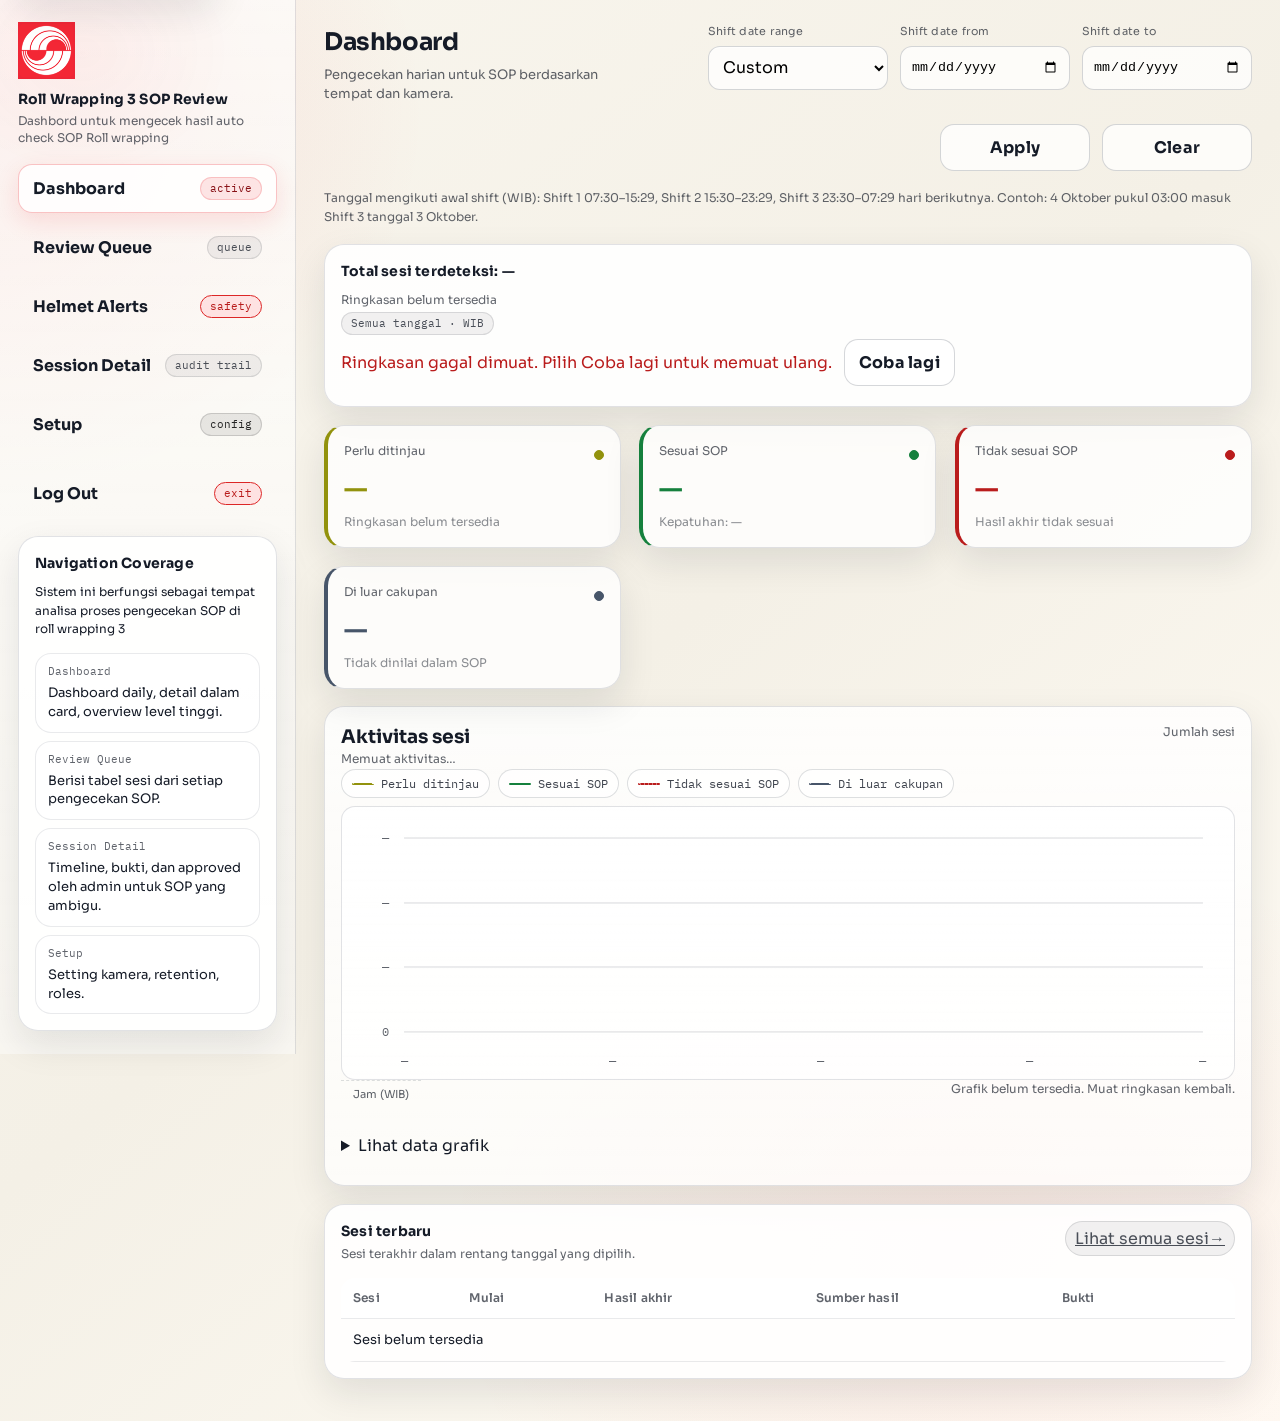
==== commit a4b80a46: "feat: update review completion statistics display in dashboard" ====
--- a/mockups/index.html
+++ b/mockups/index.html
@@ -245,6 +245,6 @@
         </section>
       </main>
     </div>
-    <script type="module" src="js/site.js?v=20261012-shared-dashboard"></script>
+    <script type="module" src="js/site.js?v=20261012-review-completion"></script>
   </body>
 </html>
